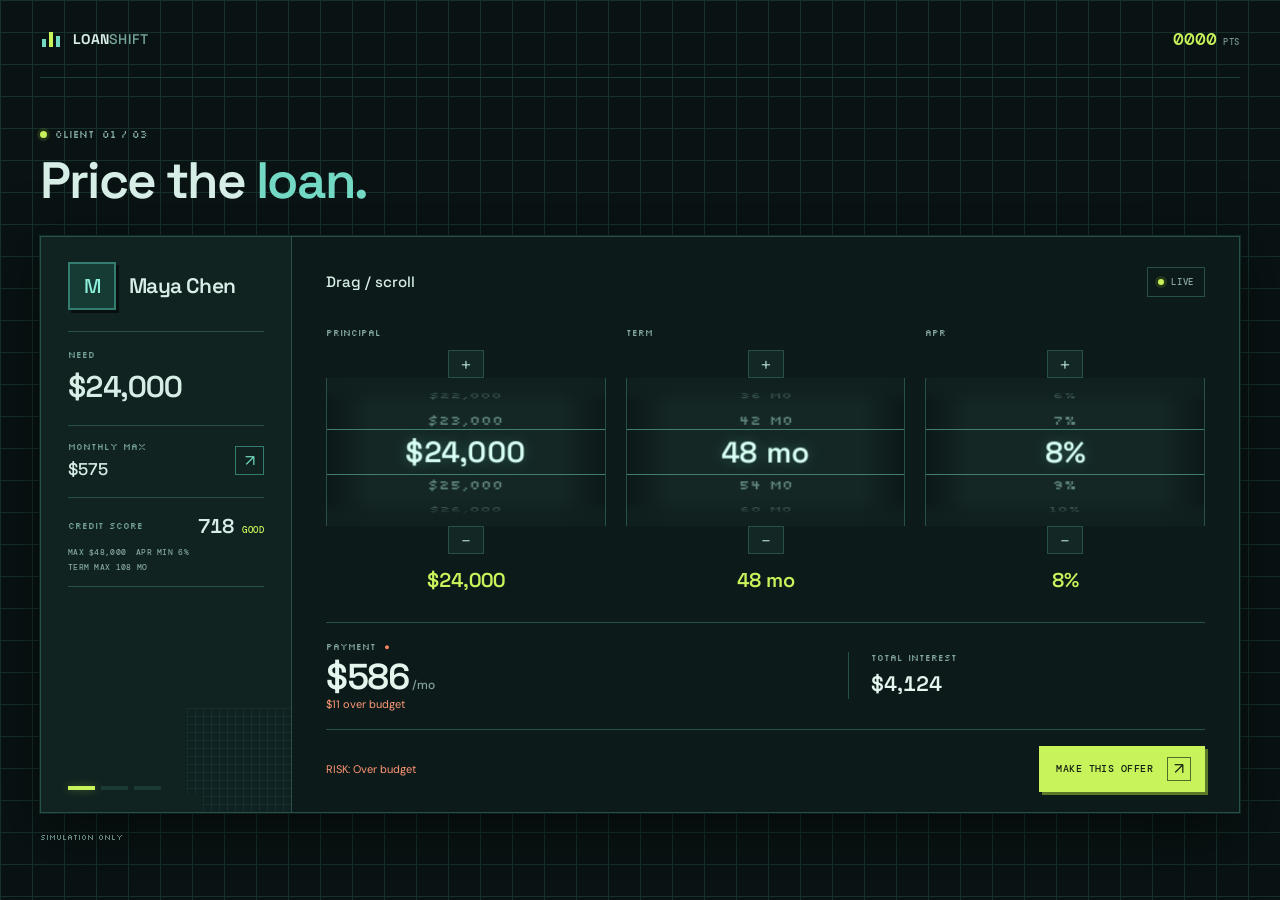
==== index.html @ 877a83d0 "Build Loan Shift lending game" ====
<!doctype html>
<html lang="en">
  <head>
    <meta charset="UTF-8" />
    <meta name="viewport" content="width=device-width, initial-scale=1.0" />
    <meta name="theme-color" content="#091313" />
    <title>Loan Shift | Make the numbers work</title>
    <link rel="preconnect" href="https://fonts.googleapis.com" />
    <link rel="preconnect" href="https://fonts.gstatic.com" crossorigin />
    <link href="https://fonts.googleapis.com/css2?family=DM+Mono:wght@400;500&family=DM+Sans:wght@400;500;600;700&family=Silkscreen:wght@400;700&family=Space+Grotesk:wght@400;500;600;700&display=swap" rel="stylesheet" />
    <link rel="stylesheet" href="style.css" />
    <script src="game.js" defer></script>
  </head>
  <body>
    <div class="app-shell">
      <header class="topbar">
        <a class="wordmark" href="#" aria-label="Loan Shift home">
          <span class="mark" aria-hidden="true"><span></span><span></span><span></span></span>
          <span>LOAN<span class="wordmark-light">SHIFT</span></span>
        </a>
        <div class="topbar-meta">
          <span class="score-display"><span id="score-total">0000</span><span class="score-unit">PTS</span></span>
        </div>
      </header>

      <main>
        <section class="intro-row" aria-labelledby="page-title">
          <div>
            <p class="eyebrow"><span class="live-dot"></span> CLIENT <span id="round-label">01 / 03</span></p>
            <h1 id="page-title">Price the <span>loan.</span></h1>
          </div>
        </section>

        <section class="game-layout" aria-label="Loan offer game">
          <aside class="client-panel" aria-labelledby="client-heading">
            <div class="client-heading-row">
              <div class="client-avatar" id="client-avatar" aria-hidden="true">M</div>
              <h2 id="client-heading">Maya Chen</h2>
            </div>

            <div class="client-details">
              <div class="need-block">
                <p class="data-label">NEED</p>
                <p class="need-amount" id="need-amount">$24,000</p>
              </div>
              <div class="budget-block">
                <div>
                  <p class="data-label">MONTHLY MAX</p>
                  <p class="budget-amount" id="budget-amount">$575</p>
                </div>
                <span class="budget-icon" aria-hidden="true">↗</span>
              </div>
              <div class="credit-block" aria-label="Credit score and loan limits">
                <div class="credit-score-row">
                  <p class="data-label">CREDIT SCORE</p>
                  <p class="credit-score"><span id="credit-score">718</span><span class="credit-tier" id="credit-tier">GOOD</span></p>
                </div>
                <p class="credit-limits"><span id="principal-limit">MAX $48,000</span><span id="rate-limit">APR ≥ 6%</span><span id="term-limit">TERM ≤ 108 MO</span></p>
              </div>
            </div>
            <p class="run-result" id="run-result" hidden></p>

            <div class="round-progress" aria-label="Client progress">
              <span class="progress-segment is-active"></span>
              <span class="progress-segment"></span>
              <span class="progress-segment"></span>
            </div>
          </aside>

          <section class="offer-panel" aria-label="Build a loan offer">
            <div class="offer-header">
              <div>
                <p class="offer-instruction">Drag / scroll</p>
              </div>
              <span class="offer-status"><span class="live-dot"></span> LIVE</span>
            </div>

            <div class="drums" aria-label="Loan terms">
              <div class="drum-control" data-control="principal">
                <div class="drum-label-row"><label for="principal-value">PRINCIPAL</label></div>
                <button class="spin-button spin-up" type="button" data-action="up" aria-label="Increase principal"><span aria-hidden="true">+</span></button>
                <div class="drum-window" aria-hidden="true"><div class="drum-stack" id="principal-faces"></div><span class="drum-highlight"></span></div>
                <button class="spin-button spin-down" type="button" data-action="down" aria-label="Decrease principal"><span aria-hidden="true">−</span></button>
                <output class="drum-readout" id="principal-value" aria-live="polite">$24,000</output>
              </div>

              <div class="drum-control" data-control="term">
                <div class="drum-label-row"><label for="term-value">TERM</label></div>
                <button class="spin-button spin-up" type="button" data-action="up" aria-label="Increase loan term"><span aria-hidden="true">+</span></button>
                <div class="drum-window" aria-hidden="true"><div class="drum-stack" id="term-faces"></div><span class="drum-highlight"></span></div>
                <button class="spin-button spin-down" type="button" data-action="down" aria-label="Decrease loan term"><span aria-hidden="true">−</span></button>
                <output class="drum-readout" id="term-value" aria-live="polite">48 mo</output>
              </div>

              <div class="drum-control" data-control="rate">
                <div class="drum-label-row"><label for="rate-value">APR</label></div>
                <button class="spin-button spin-up" type="button" data-action="up" aria-label="Increase interest rate"><span aria-hidden="true">+</span></button>
                <div class="drum-window" aria-hidden="true"><div class="drum-stack" id="rate-faces"></div><span class="drum-highlight"></span></div>
                <button class="spin-button spin-down" type="button" data-action="down" aria-label="Decrease interest rate"><span aria-hidden="true">−</span></button>
                <output class="drum-readout" id="rate-value" aria-live="polite">8%</output>
              </div>
            </div>

            <div class="quote-summary" aria-live="polite">
              <div class="monthly-result">
                <div class="monthly-label"><span>PAYMENT</span><span class="result-check" id="budget-check" aria-hidden="true">●</span></div>
                <p class="monthly-amount" id="monthly-payment">$586<span>/mo</span></p>
                <p class="budget-result" id="budget-result">$11 over budget</p>
              </div>
              <div class="summary-divider"></div>
              <div class="total-result">
                <p class="data-label">TOTAL INTEREST</p>
                <p class="total-amount" id="total-interest">$4,020</p>
              </div>
            </div>

            <div class="offer-footer">
              <p class="offer-feedback" id="offer-feedback">Review offer</p>
              <button class="submit-button" id="submit-offer" type="button"><span>MAKE THIS OFFER</span><span class="button-arrow" aria-hidden="true">↗</span></button>
            </div>
          </section>
        </section>
        <footer class="page-footer"><span>SIMULATION ONLY</span></footer>
      </main>
    </div>
    <div class="toast" id="toast" role="status" aria-live="polite"></div>
  </body>
</html>
---- style.css ----
:root {
  color-scheme: dark;
  --paper: #091313;
  --ink: #d7eee7;
  --muted: #76938f;
  --line: #1d3c3a;
  --green: #c8f35a;
  --green-dark: #17372f;
  --orange: #ff8764;
  --white: #10201f;
  --mono: "DM Mono", "Courier New", monospace;
  --display: "Space Grotesk", "Trebuchet MS", sans-serif;
  --body: "DM Sans", "Trebuchet MS", sans-serif;
  --pixel: "Silkscreen", var(--mono);
  font-family: var(--body);
  font-synthesis: none;
  text-rendering: optimizeLegibility;
  -webkit-font-smoothing: antialiased;
  -moz-osx-font-smoothing: grayscale;
  background: var(--paper);
  color: var(--ink);
}

* { box-sizing: border-box; }

body {
  min-width: 320px;
  min-height: 100vh;
  margin: 0;
  background-image: linear-gradient(#16302c 1px, transparent 1px), linear-gradient(90deg, #16302c 1px, transparent 1px);
  background-size: 32px 32px;
}

button { font: inherit; }

.app-shell { width: min(1200px, calc(100% - 72px)); margin: 0 auto; }
.topbar { height: 78px; display: flex; justify-content: space-between; align-items: center; border-bottom: 1px solid var(--line); }
.wordmark { display: inline-flex; align-items: center; gap: 11px; color: var(--ink); font: 700 14px var(--display); text-decoration: none; letter-spacing: 0.02em; }
.wordmark-light { color: #848679; font-weight: 500; }
.mark { display: flex; align-items: end; gap: 3px; height: 20px; padding: 2px; }
.mark span { display: block; width: 4px; background: var(--ink); border-radius: 4px; }
.mark span:nth-child(1) { height: 8px; }.mark span:nth-child(2) { height: 15px; background: var(--orange); }.mark span:nth-child(3) { height: 11px; }
.topbar-meta { display: flex; align-items: center; gap: 18px; }
.run-label,.score-unit,.eyebrow,.panel-topline,.client-kicker,.data-label,.panel-kicker,.offer-status,.drum-label-row,.drum-unit,.monthly-label,.total-caption,.page-footer,.progress-caption { font: 500 10px var(--mono); letter-spacing: 0.08em; }
.run-label { color: var(--muted); }
.score-display { display: flex; align-items: baseline; gap: 6px; font: 600 18px var(--mono); font-variant-numeric: tabular-nums; }
.score-unit { font-size: 9px; color: var(--muted); }

.intro-row { display: flex; justify-content: space-between; align-items: end; padding: 50px 0 28px; }
.eyebrow { display: flex; align-items: center; gap: 8px; margin: 0 0 13px; color: var(--muted); }
.live-dot { display: inline-block; width: 7px; height: 7px; border-radius: 50%; background: #92ae2c; box-shadow: 0 0 0 3px #92ae2c20; }
.eyebrow-divider { color: #b5b6aa; }
h1 { margin: 0; font: 600 clamp(36px, 4vw, 54px)/1.05 var(--display); letter-spacing: -0.035em; }
h1 span { color: #838d46; }
.intro-note { margin: 0 0 3px; color: #696c62; font-size: 13px; line-height: 1.7; }

.game-layout { display: grid; grid-template-columns: minmax(225px, 0.65fr) minmax(0, 2.45fr); border: 1px solid var(--line); background: var(--white); box-shadow: 0 14px 40px #3134240d; }
.client-panel { position: relative; display: flex; flex-direction: column; min-height: 575px; padding: 25px 27px 22px; overflow: hidden; background: #eaece2; border-right: 1px solid var(--line); }
.client-panel::after { position: absolute; right: -70px; bottom: 66px; width: 210px; height: 210px; border: 1px solid #d4d8c5; border-radius: 50%; content: ""; pointer-events: none; }
.panel-topline { display: flex; justify-content: space-between; color: #777a70; }
.case-id { color: #a1a395; }
.client-heading-row { display: flex; align-items: center; gap: 13px; margin: 0 0 21px; }
.client-avatar { display: grid; width: 48px; aspect-ratio: 1; place-items: center; border: 1px solid #adb499; border-radius: 50%; background: #dfe5d0; color: #4d5c2a; font: 500 20px var(--display); }
.client-kicker { margin: 0 0 4px; color: #858779; font-size: 9px; }
 .client-heading-row h2 { margin: 0; font: 600 21px var(--display); letter-spacing: -0.03em; }
 .run-result { margin: 24px 0; color: var(--green); font: 600 28px var(--display); }
.client-story { max-width: 275px; margin: 0 0 29px; color: #65685e; font-size: 13px; line-height: 1.65; }
.need-block { padding: 17px 0 19px; border-top: 1px solid #d2d5c8; }
.data-label { margin: 0; color: #828578; font-size: 9px; }
.need-amount { margin: 7px 0 0; font: 600 30px var(--display); letter-spacing: -0.04em; font-variant-numeric: tabular-nums; }
.budget-block { display: flex; align-items: center; justify-content: space-between; padding: 15px 0 17px; border-top: 1px solid #d2d5c8; border-bottom: 1px solid #d2d5c8; }
.budget-amount { margin: 6px 0 0; font: 500 17px var(--display); }
.budget-icon { display: grid; width: 29px; height: 29px; place-items: center; border: 1px solid #b9beaa; border-radius: 50%; color: #687638; }
.credit-block { padding: 15px 0 14px; border-bottom: 1px solid #d2d5c8; }
.credit-score-row { display: flex; align-items: center; justify-content: space-between; }
.credit-score { display: flex; align-items: baseline; gap: 8px; margin: 0; font: 600 20px var(--display); font-variant-numeric: tabular-nums; }
.credit-tier { color: #69783a; font: 500 9px var(--mono); letter-spacing: 0.05em; }
.credit-limits { display: flex; flex-wrap: wrap; gap: 5px 10px; margin: 8px 0 0; color: #75796b; font: 500 8px var(--mono); letter-spacing: 0.035em; }
.client-quote { position: relative; z-index: 1; display: flex; gap: 10px; margin-top: 20px; }
.quote-mark { color: #9aa76a; font: 500 30px/0.9 var(--display); }
.client-quote p { margin: 0; color: #64685b; font: italic 13px/1.65 var(--body); }
.round-progress { display: flex; align-items: center; gap: 6px; margin-top: auto; padding-top: 24px; }
.progress-segment { width: 27px; height: 4px; border-radius: 2px; background: #d1d4c7; }
.progress-segment.is-active { background: #738b35; }
.progress-caption { margin-left: 5px; color: #898c80; font-size: 9px; }

.offer-panel { min-width: 0; padding: 30px 34px 0; }
.offer-header { display: flex; justify-content: space-between; align-items: center; }
.panel-kicker { margin: 0 0 4px; color: #7d8075; font-size: 9px; }
.offer-instruction { margin: 0; font: 500 15px var(--display); }
.offer-status { display: inline-flex; align-items: center; gap: 7px; padding: 8px 10px; border: 1px solid #e0e1d8; border-radius: 2px; color: #777a70; font-size: 9px; }
.offer-status .live-dot { width: 6px; height: 6px; }

.drums { display: grid; grid-template-columns: repeat(3, minmax(0, 1fr)); gap: 20px; padding: 30px 0 27px; }
.drum-control { position: relative; display: flex; min-width: 0; flex-direction: column; align-items: center; }
.drum-label-row { display: flex; width: 100%; align-items: center; justify-content: space-between; margin-bottom: 12px; color: #74776d; font-size: 9px; }
.drum-label-row label { font: inherit; }
.drum-index { color: #b6b7ab; }
.spin-button { z-index: 2; display: grid; width: 36px; height: 28px; place-items: center; padding: 0; border: 1px solid #d9dbd1; background: #f7f6f1; color: #6d7164; cursor: pointer; transition: background 150ms ease, color 150ms ease, border-color 150ms ease; }
.spin-button:hover { border-color: #a5b065; background: #edf1dc; color: #3c4a20; }
.spin-button:focus-visible,.submit-button:focus-visible { outline: 3px solid #e0643e80; outline-offset: 3px; }
.spin-up { border-radius: 3px 3px 0 0; }
.spin-down { border-radius: 0 0 3px 3px; }
.spin-button span { font: 400 18px/1 var(--body); }
.drum-window { --drum-radius: 70px; position: relative; display: grid; width: 100%; height: 148px; place-items: center; overflow: hidden; perspective: 540px; background: linear-gradient(90deg, #e9e8df, #f7f6f0 15%, #f7f6f0 85%, #e9e8df); cursor: grab; touch-action: none; user-select: none; }
.drum-control.is-dragging .drum-window { cursor: grabbing; }
.drum-window::before,.drum-window::after { position: absolute; z-index: 1; right: 0; left: 0; height: 27px; content: ""; pointer-events: none; }
.drum-window::before { top: 0; background: linear-gradient(#f7f6f0, #f7f6f0cc, transparent); }
.drum-window::after { bottom: 0; background: linear-gradient(transparent, #f7f6f0cc, #f7f6f0); }
.drum-stack { position: relative; width: 100%; height: 42px; transform-style: preserve-3d; }
.drum-face { position: absolute; inset: 0; display: grid; place-items: center; color: #9a9b90; font: 500 15px var(--mono); font-variant-numeric: tabular-nums; backface-visibility: hidden; }
.drum-face.is-center { color: var(--ink); font: 600 clamp(22px, 2vw, 30px) var(--display); }
.drum-highlight { position: absolute; z-index: 1; inset: 51px 0; border-top: 1px solid #d8d9cf; border-bottom: 1px solid #d8d9cf; pointer-events: none; }
.drum-readout { margin-top: 13px; font: 600 20px var(--display); font-variant-numeric: tabular-nums; }
.drum-unit { margin-top: 4px; color: #999b90; font-size: 8px; text-align: center; letter-spacing: 0.04em; }
.drum-control.is-rolling[data-direction="up"] .drum-stack { animation: roll-up 230ms cubic-bezier(.2,.7,.3,1); }
.drum-control.is-rolling[data-direction="down"] .drum-stack { animation: roll-down 230ms cubic-bezier(.2,.7,.3,1); }
@keyframes roll-up { 0% { transform: rotateX(0deg); } 48% { transform: rotateX(52deg); } 100% { transform: rotateX(0deg); } }
@keyframes roll-down { 0% { transform: rotateX(0deg); } 48% { transform: rotateX(-52deg); } 100% { transform: rotateX(0deg); } }

.quote-summary { display: grid; grid-template-columns: 1.2fr 1px 0.8fr; align-items: center; gap: 22px; margin-top: 2px; padding: 18px 0; border-top: 1px solid var(--line); border-bottom: 1px solid var(--line); }
.monthly-label { display: flex; align-items: center; gap: 8px; color: #7e8176; font-size: 9px; }
.result-check { color: #d56c4a; font-size: 9px; }
.monthly-result.is-affordable .result-check { color: #829c39; }
.monthly-amount { margin: 6px 0 2px; font: 600 36px/1 var(--display); letter-spacing: -0.04em; font-variant-numeric: tabular-nums; }
.monthly-amount span { margin-left: 4px; color: #777a70; font: 500 12px var(--body); letter-spacing: 0; }
.budget-result { margin: 0; color: #c05c3f; font-size: 11px; }
.monthly-result.is-affordable .budget-result { color: #647d2d; }
.summary-divider { width: 1px; height: 47px; background: var(--line); }
.total-result { min-width: 0; }
.total-amount { margin: 7px 0 3px; font: 600 21px var(--display); font-variant-numeric: tabular-nums; }
.total-caption { color: #999b90; font-size: 8px; letter-spacing: 0.04em; }
.offer-footer { display: flex; align-items: center; justify-content: space-between; gap: 16px; padding: 16px 0 19px; }
.offer-feedback { margin: 0; color: #76796e; font-size: 11px; line-height: 1.5; }
.offer-feedback.is-warning { color: #bd5437; }
.submit-button { display: flex; flex: 0 0 auto; align-items: center; gap: 14px; min-height: 46px; padding: 0 14px 0 17px; border: 0; border-radius: 2px; background: var(--green); color: #263016; cursor: pointer; font: 600 10px var(--mono); letter-spacing: 0.045em; transition: background 150ms ease, transform 150ms ease; }
.submit-button:hover { transform: translateY(-1px); background: #d7ed65; }
.submit-button:active { transform: translateY(0); }
.button-arrow { display: grid; width: 24px; height: 24px; place-items: center; border: 1px solid #82934170; border-radius: 50%; font: 16px var(--body); }
.page-footer { display: flex; justify-content: space-between; padding: 19px 0 24px; color: #929489; font-size: 8px; letter-spacing: 0.07em; }
.footer-separator { padding: 0 5px; color: #b3b5a8; }
.toast { position: fixed; right: 24px; bottom: 22px; z-index: 5; max-width: calc(100vw - 48px); padding: 12px 16px; transform: translateY(14px); border: 1px solid #d8d8ce; background: var(--ink); color: var(--white); opacity: 0; pointer-events: none; font-size: 13px; transition: opacity 180ms ease, transform 180ms ease; }
.toast.is-visible { transform: translateY(0); opacity: 1; }

@media (max-width: 900px) {
  .app-shell { width: min(720px, calc(100% - 40px)); }
  .intro-row { padding-top: 40px; }
  .game-layout { grid-template-columns: 1fr; }
  .client-panel { min-height: auto; padding: 22px 24px 18px; border-right: 0; border-bottom: 1px solid var(--line); }
  .client-heading-row { margin-top: 20px; }
  .client-story { max-width: 520px; margin-bottom: 18px; }
  .need-block,.budget-block { display: inline-flex; width: calc(50% - 9px); vertical-align: top; }
  .need-block { border-bottom: 1px solid #d2d5c8; }
  .budget-block { margin-left: 13px; }
  .client-quote { margin-top: 15px; }
  .round-progress { padding-top: 16px; }
  .offer-panel { padding: 23px 24px 0; }
}

@media (max-width: 560px) {
  .app-shell { width: calc(100% - 28px); }
  .topbar { height: 64px; }
  .run-label { display: none; }
  .topbar-meta { gap: 0; }
  .intro-row { align-items: start; flex-direction: column; gap: 10px; padding: 31px 0 20px; }
  .eyebrow { flex-wrap: wrap; gap: 6px; font-size: 8px; }
  h1 { font-size: clamp(34px, 10vw, 43px); }
  .intro-note { font-size: 12px; line-height: 1.5; }
  .intro-note br { display: none; }
  .client-panel { padding: 19px 18px 17px; }
  .need-block,.budget-block { width: calc(50% - 7px); }
  .budget-block { margin-left: 9px; }
  .need-amount { font-size: 26px; }
  .budget-amount { font-size: 15px; }
  .offer-panel { padding: 19px 14px 0; }
  .offer-status { gap: 5px; padding: 7px; font-size: 8px; }
  .offer-instruction { font-size: 13px; }
  .drums { gap: 9px; padding-top: 21px; }
  .drum-label-row { font-size: 8px; }
  .drum-window { height: 112px; }
  .drum-face { font-size: 12px; }
  .drum-readout { font-size: 16px; }
  .drum-unit { font-size: 7px; }
  .quote-summary { grid-template-columns: 1.15fr 1px 0.85fr; gap: 12px; }
  .monthly-amount { font-size: 31px; }
  .total-amount { font-size: 18px; }
  .monthly-label { font-size: 8px; }
  .offer-footer { align-items: stretch; flex-direction: column; gap: 10px; }
  .submit-button { justify-content: space-between; min-height: 45px; }
  .page-footer { gap: 10px; font-size: 7px; }
}

@media (prefers-reduced-motion: reduce) {
  *, *::before, *::after { scroll-behavior: auto !important; animation-duration: 0.01ms !important; animation-iteration-count: 1 !important; transition-duration: 0.01ms !important; }
}

.wordmark { color: var(--ink); }
.wordmark-light { color: #77a49b; }
.mark span { background: #73d9c4; border-radius: 0; }
.mark span:nth-child(2) { background: var(--green); }
.run-label,.score-unit { color: var(--muted); }
.score-display { color: var(--green); }
.eyebrow,.panel-topline,.client-kicker,.data-label,.panel-kicker,.drum-label-row,.drum-unit,.monthly-label,.total-caption,.page-footer,.progress-caption { font-family: var(--pixel); letter-spacing: 0; }
.eyebrow { color: #83aaa2; }
.eyebrow-divider,.case-id,.drum-index,.quote-mark,.footer-separator { color: #47756e; }
.live-dot { background: var(--green); box-shadow: 0 0 0 3px #c8f32a20; }
h1 span { color: #73d9c4; }
.intro-note { color: #91aaa5; }

.game-layout { border-color: #28504b; background: #0d1a1a; box-shadow: 0 18px 60px #0008, 0 0 0 1px #16302c; }
.client-panel { background: #102321; border-color: #28504b; }
.client-panel::after {
  right: 0;
  bottom: 0;
  width: 104px;
  height: 104px;
  border: 0;
  border-radius: 0;
  background-image: linear-gradient(#28504b 1px, transparent 1px), linear-gradient(90deg, #28504b 1px, transparent 1px);
  background-size: 8px 8px;
  clip-path: polygon(0 0, 100% 0, 100% 100%, 16px 100%, 16px 84%, 0 84%);
  opacity: 0.3;
}
.panel-topline,.client-kicker,.data-label,.panel-kicker { color: #76a39a; }
.client-heading-row h2,.need-amount,.budget-amount,.credit-score,.offer-instruction { color: var(--ink); }
.client-avatar { border: 2px solid #347b70; border-radius: 0; background: #163b35; box-shadow: 3px 3px 0 #07100f; color: #8cf0da; image-rendering: pixelated; }
.client-story,.client-quote p { color: #9ab3ad; }
.need-block,.budget-block,.credit-block { border-color: #28504b; }
.budget-icon { border-color: #347b70; border-radius: 0; color: #73d9c4; }
.credit-tier { color: var(--green); }
.credit-limits { color: #83a59d; }
.progress-segment { border-radius: 0; background: #1b3935; }
.progress-segment.is-active { background: var(--green); box-shadow: 0 0 8px #c8f35a50; }
.progress-caption { color: #83a59d; }

.offer-status { border-color: #28504b; border-radius: 0; color: #89aaa3; }
.drum-label-row { color: #87aaa2; }
.spin-button { border-color: #28504b; border-radius: 0; background: #132725; color: #a3c9bf; }
.spin-button:hover { border-color: #73d9c4; background: #1c3e38; color: #d7fff3; }
.drum-window { border-right: 1px solid #28504b; border-left: 1px solid #28504b; border-radius: 0; background: linear-gradient(90deg, #0c1818, #142725 16%, #142725 84%, #0c1818); }
.drum-window::before { background: linear-gradient(#10201f, #10201fcc, transparent); }
.drum-window::after { background: linear-gradient(transparent, #10201fcc, #10201f); }
.drum-face { color: #60867e; font-family: var(--pixel); font-size: 13px; }
.drum-face.is-center { color: #d7fff3; font-family: var(--display); text-shadow: 0 0 14px #73d9c455; }
.drum-highlight { border-color: #427e70; }
.drum-readout { color: var(--green); }
.drum-unit { color: #73958d; }

.quote-summary { border-color: #28504b; }
.monthly-label,.total-result .data-label { color: #83a79f; }
.monthly-amount,.total-amount { color: #e4f5ee; }
.monthly-amount span,.total-caption { color: #83a49c; }
.result-check { color: var(--orange); }
.monthly-result.is-affordable .result-check,.monthly-result.is-affordable .budget-result { color: var(--green); }
.budget-result { color: #ff9b78; }
.summary-divider { background: #28504b; }
.offer-feedback { color: #9bb7af; }
.offer-feedback.is-warning { color: #ff9875; }
.submit-button { border-radius: 0; background: var(--green); box-shadow: 3px 3px 0 #5b7928; color: #132013; }
.submit-button:hover { transform: translate(-1px, -1px); background: #d7ff79; box-shadow: 4px 4px 0 #5b7928; }
.button-arrow { border-radius: 0; border-color: #536b2b; }
.toast { border-color: #73d9c4; border-radius: 0; background: #102321; box-shadow: 4px 4px 0 #030908; color: var(--ink); }
.page-footer { color: #66877f; }

@media (max-width: 900px) {
  .game-layout { grid-template-columns: 1fr; }
  .offer-panel { padding: 25px 30px 0; }
  .drums { gap: 24px; }
  .drum-window { --drum-radius: 62px; height: 136px; }
  .drum-highlight { inset: 45px 0; }
  .client-panel { border-color: #28504b; }
}

@media (max-width: 560px) {
  .offer-panel { padding: 19px 14px 0; }
  .drum-window { --drum-radius: 50px; height: 112px; }
  .drum-highlight { inset: 33px 0; }
  .drum-face.is-center { font-size: 19px; }
}
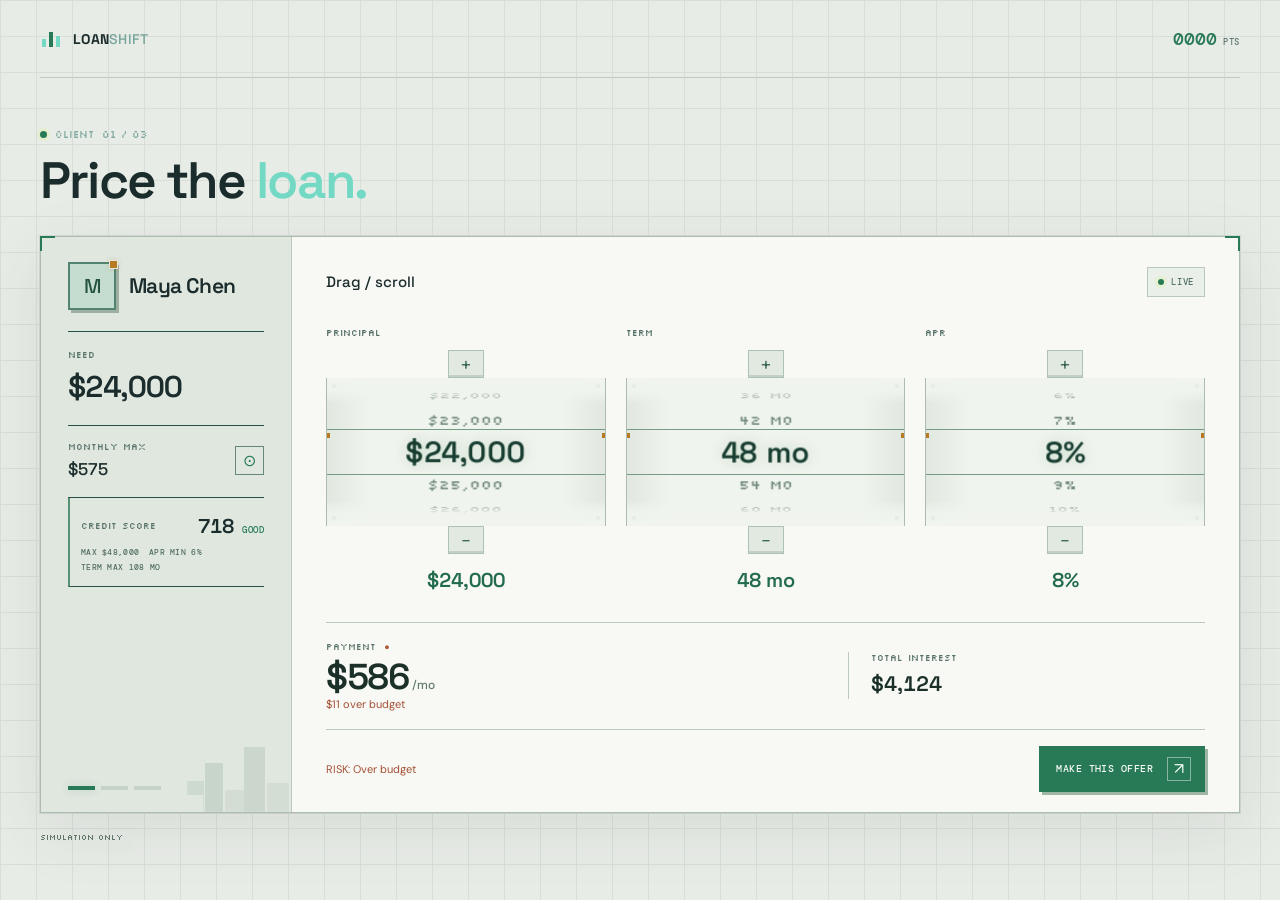
==== commit 1e1e1ba1: "Lighten city finance theme" ====
--- a/index.html
+++ b/index.html
@@ -3,7 +3,7 @@
   <head>
     <meta charset="UTF-8" />
     <meta name="viewport" content="width=device-width, initial-scale=1.0" />
-    <meta name="theme-color" content="#091313" />
+    <meta name="theme-color" content="#e8ece7" />
     <title>Loan Shift | Make the numbers work</title>
     <link rel="preconnect" href="https://fonts.googleapis.com" />
     <link rel="preconnect" href="https://fonts.gstatic.com" crossorigin />
@@ -48,7 +48,7 @@
                   <p class="data-label">MONTHLY MAX</p>
                   <p class="budget-amount" id="budget-amount">$575</p>
                 </div>
-                <span class="budget-icon" aria-hidden="true">↗</span>
+                <span class="budget-icon" aria-hidden="true">⊙</span>
               </div>
               <div class="credit-block" aria-label="Credit score and loan limits">
                 <div class="credit-score-row">
--- a/style.css
+++ b/style.css
@@ -1,13 +1,14 @@
 :root {
-  color-scheme: dark;
-  --paper: #091313;
-  --ink: #d7eee7;
-  --muted: #76938f;
-  --line: #1d3c3a;
-  --green: #c8f35a;
-  --green-dark: #17372f;
-  --orange: #ff8764;
-  --white: #10201f;
+  color-scheme: light;
+  --paper: #e8ece7;
+  --ink: #1b2c2c;
+  --muted: #617672;
+  --line: #becac1;
+  --green: #287a56;
+  --green-dark: #d0e3d5;
+  --orange: #ad593b;
+  --robot-amber: #b77921;
+  --white: #f8f9f5;
   --mono: "DM Mono", "Courier New", monospace;
   --display: "Space Grotesk", "Trebuchet MS", sans-serif;
   --body: "DM Sans", "Trebuchet MS", sans-serif;
@@ -27,8 +28,8 @@
   min-width: 320px;
   min-height: 100vh;
   margin: 0;
-  background-image: linear-gradient(#16302c 1px, transparent 1px), linear-gradient(90deg, #16302c 1px, transparent 1px);
-  background-size: 32px 32px;
+  background-image: linear-gradient(#d7ded8 1px, transparent 1px), linear-gradient(90deg, #d7ded8 1px, transparent 1px);
+  background-size: 36px 36px;
 }
 
 button { font: inherit; }
@@ -207,8 +208,11 @@
 h1 span { color: #73d9c4; }
 .intro-note { color: #91aaa5; }
 
-.game-layout { border-color: #28504b; background: #0d1a1a; box-shadow: 0 18px 60px #0008, 0 0 0 1px #16302c; }
-.client-panel { background: #102321; border-color: #28504b; }
+.game-layout { position: relative; border-color: #adbbb1; background: var(--white); box-shadow: 0 18px 60px #30423518, 0 0 0 1px #d2dad3; }
+.game-layout::before,.game-layout::after { position: absolute; z-index: 2; top: -1px; width: 13px; height: 13px; content: ""; pointer-events: none; }
+.game-layout::before { left: -1px; border-top: 2px solid var(--green); border-left: 2px solid var(--green); }
+.game-layout::after { right: -1px; border-top: 2px solid var(--green); border-right: 2px solid var(--green); }
+.client-panel { background: #dfe7df; border-color: #bdc9c0; }
 .client-panel::after {
   right: 0;
   bottom: 0;
@@ -216,51 +220,59 @@
   height: 104px;
   border: 0;
   border-radius: 0;
-  background-image: linear-gradient(#28504b 1px, transparent 1px), linear-gradient(90deg, #28504b 1px, transparent 1px);
-  background-size: 8px 8px;
+  background-image: linear-gradient(to top, #b6c8b9 0 64%, transparent 64%), linear-gradient(to top, #a8bcae 0 76%, transparent 76%), linear-gradient(to top, #c4d0c5 0 52%, transparent 52%), linear-gradient(to top, #b0c2b4 0 88%, transparent 88%), linear-gradient(to top, #c4d0c5 0 58%, transparent 58%);
+  background-position: left bottom, 18px bottom, 38px bottom, 57px bottom, 80px bottom;
+  background-size: 17px 48px, 18px 64px, 19px 42px, 21px 74px, 22px 50px;
+  background-repeat: no-repeat;
   clip-path: polygon(0 0, 100% 0, 100% 100%, 16px 100%, 16px 84%, 0 84%);
-  opacity: 0.3;
-}
-.panel-topline,.client-kicker,.data-label,.panel-kicker { color: #76a39a; }
+  opacity: 0.42;
+}
+.panel-topline,.client-kicker,.data-label,.panel-kicker { color: #58736a; }
 .client-heading-row h2,.need-amount,.budget-amount,.credit-score,.offer-instruction { color: var(--ink); }
-.client-avatar { border: 2px solid #347b70; border-radius: 0; background: #163b35; box-shadow: 3px 3px 0 #07100f; color: #8cf0da; image-rendering: pixelated; }
-.client-story,.client-quote p { color: #9ab3ad; }
+.client-avatar { position: relative; border: 2px solid #518370; border-radius: 0; background: #c5ddd0; box-shadow: 3px 3px 0 #9eafa2; color: #24533f; image-rendering: pixelated; }
+.client-avatar::after { position: absolute; top: -4px; right: -4px; width: 7px; height: 7px; border: 1px solid #dfe7df; background: var(--robot-amber); box-shadow: 0 0 5px #b7792140; content: ""; }
+.client-story,.client-quote p { color: #536b63; }
 .need-block,.budget-block,.credit-block { border-color: #28504b; }
-.budget-icon { border-color: #347b70; border-radius: 0; color: #73d9c4; }
+.budget-icon { border-color: #658779; border-radius: 0; color: #287a56; }
+.credit-block { position: relative; border-left: 2px solid #579171; padding-left: 11px; }
 .credit-tier { color: var(--green); }
-.credit-limits { color: #83a59d; }
-.progress-segment { border-radius: 0; background: #1b3935; }
-.progress-segment.is-active { background: var(--green); box-shadow: 0 0 8px #c8f35a50; }
+.credit-limits { color: #536e63; }
+.progress-segment { border-radius: 0; background: #c4d2c7; }
+.progress-segment.is-active { background: var(--green); box-shadow: 0 0 8px #287a5630; }
 .progress-caption { color: #83a59d; }
 
-.offer-status { border-color: #28504b; border-radius: 0; color: #89aaa3; }
-.drum-label-row { color: #87aaa2; }
-.spin-button { border-color: #28504b; border-radius: 0; background: #132725; color: #a3c9bf; }
-.spin-button:hover { border-color: #73d9c4; background: #1c3e38; color: #d7fff3; }
-.drum-window { border-right: 1px solid #28504b; border-left: 1px solid #28504b; border-radius: 0; background: linear-gradient(90deg, #0c1818, #142725 16%, #142725 84%, #0c1818); }
-.drum-window::before { background: linear-gradient(#10201f, #10201fcc, transparent); }
-.drum-window::after { background: linear-gradient(transparent, #10201fcc, #10201f); }
-.drum-face { color: #60867e; font-family: var(--pixel); font-size: 13px; }
-.drum-face.is-center { color: #d7fff3; font-family: var(--display); text-shadow: 0 0 14px #73d9c455; }
-.drum-highlight { border-color: #427e70; }
-.drum-readout { color: var(--green); }
+.offer-status { border-color: #b9c8be; border-radius: 0; background: #eaf0e9; color: #527267; }
+.drum-label-row { color: #4f6d62; }
+.spin-button { border-color: #afc1b4; border-radius: 0; background: #e1e9e1; box-shadow: inset 0 -2px 0 #c3d0c5; color: #315e4b; }
+.spin-button:hover { border-color: #498465; background: #d1e4d5; color: #1e5139; }
+.spin-button:active { transform: translateY(1px); }
+.drum-window { border-right: 1px solid #adbbb1; border-left: 1px solid #adbbb1; border-radius: 0; background-image: radial-gradient(circle at 7px 8px, #7d9a88 0 2px, transparent 2.5px), radial-gradient(circle at calc(100% - 7px) 8px, #7d9a88 0 2px, transparent 2.5px), radial-gradient(circle at 7px calc(100% - 8px), #7d9a88 0 2px, transparent 2.5px), radial-gradient(circle at calc(100% - 7px) calc(100% - 8px), #7d9a88 0 2px, transparent 2.5px), linear-gradient(90deg, #e1e8e0, #f0f4ee 16%, #f0f4ee 84%, #e1e8e0); }
+.drum-window::before { background: linear-gradient(#f0f4ee, #f0f4eedd, transparent); }
+.drum-window::after { background: linear-gradient(transparent, #f0f4eedd, #f0f4ee); }
+.drum-face { color: #728a7c; font-family: var(--pixel); font-size: 13px; }
+.drum-face.is-center { color: #183d31; font-family: var(--display); text-shadow: 0 0 14px #5b9b7050; }
+.drum-highlight { border-color: #769b83; }
+.drum-highlight::before,.drum-highlight::after { position: absolute; top: 3px; width: 3px; height: 5px; background: var(--robot-amber); content: ""; }
+.drum-highlight::before { left: 0; }
+.drum-highlight::after { right: 0; }
+.drum-readout { color: #236b4e; }
 .drum-unit { color: #73958d; }
 
-.quote-summary { border-color: #28504b; }
-.monthly-label,.total-result .data-label { color: #83a79f; }
-.monthly-amount,.total-amount { color: #e4f5ee; }
-.monthly-amount span,.total-caption { color: #83a49c; }
+.quote-summary { border-color: #bdc9c0; }
+.monthly-label,.total-result .data-label { color: #587269; }
+.monthly-amount,.total-amount { color: #1b3029; }
+.monthly-amount span,.total-caption { color: #60786d; }
 .result-check { color: var(--orange); }
-.monthly-result.is-affordable .result-check,.monthly-result.is-affordable .budget-result { color: var(--green); }
-.budget-result { color: #ff9b78; }
-.summary-divider { background: #28504b; }
-.offer-feedback { color: #9bb7af; }
-.offer-feedback.is-warning { color: #ff9875; }
-.submit-button { border-radius: 0; background: var(--green); box-shadow: 3px 3px 0 #5b7928; color: #132013; }
-.submit-button:hover { transform: translate(-1px, -1px); background: #d7ff79; box-shadow: 4px 4px 0 #5b7928; }
-.button-arrow { border-radius: 0; border-color: #536b2b; }
-.toast { border-color: #73d9c4; border-radius: 0; background: #102321; box-shadow: 4px 4px 0 #030908; color: var(--ink); }
-.page-footer { color: #66877f; }
+.monthly-result.is-affordable .result-check,.monthly-result.is-affordable .budget-result { color: #287a56; }
+.budget-result { color: #a34f34; }
+.summary-divider { background: #bdc9c0; }
+.offer-feedback { color: #526a60; }
+.offer-feedback.is-warning { color: #a34f34; }
+.submit-button { border-radius: 0; background: var(--green); box-shadow: 3px 3px 0 #9fb6a4; color: #f6fbf5; }
+.submit-button:hover { transform: translate(-1px, -1px); background: #368862; box-shadow: 4px 4px 0 #9fb6a4; }
+.button-arrow { border-radius: 0; border-color: #ffffff70; }
+.toast { border-color: #6f9b7d; border-radius: 0; background: #f8f9f5; box-shadow: 4px 4px 0 #c4cec5; color: var(--ink); }
+.page-footer { color: #63786d; }
 
 @media (max-width: 900px) {
   .game-layout { grid-template-columns: 1fr; }
@@ -268,7 +280,7 @@
   .drums { gap: 24px; }
   .drum-window { --drum-radius: 62px; height: 136px; }
   .drum-highlight { inset: 45px 0; }
-  .client-panel { border-color: #28504b; }
+  .client-panel { border-color: #bdc9c0; }
 }
 
 @media (max-width: 560px) {
